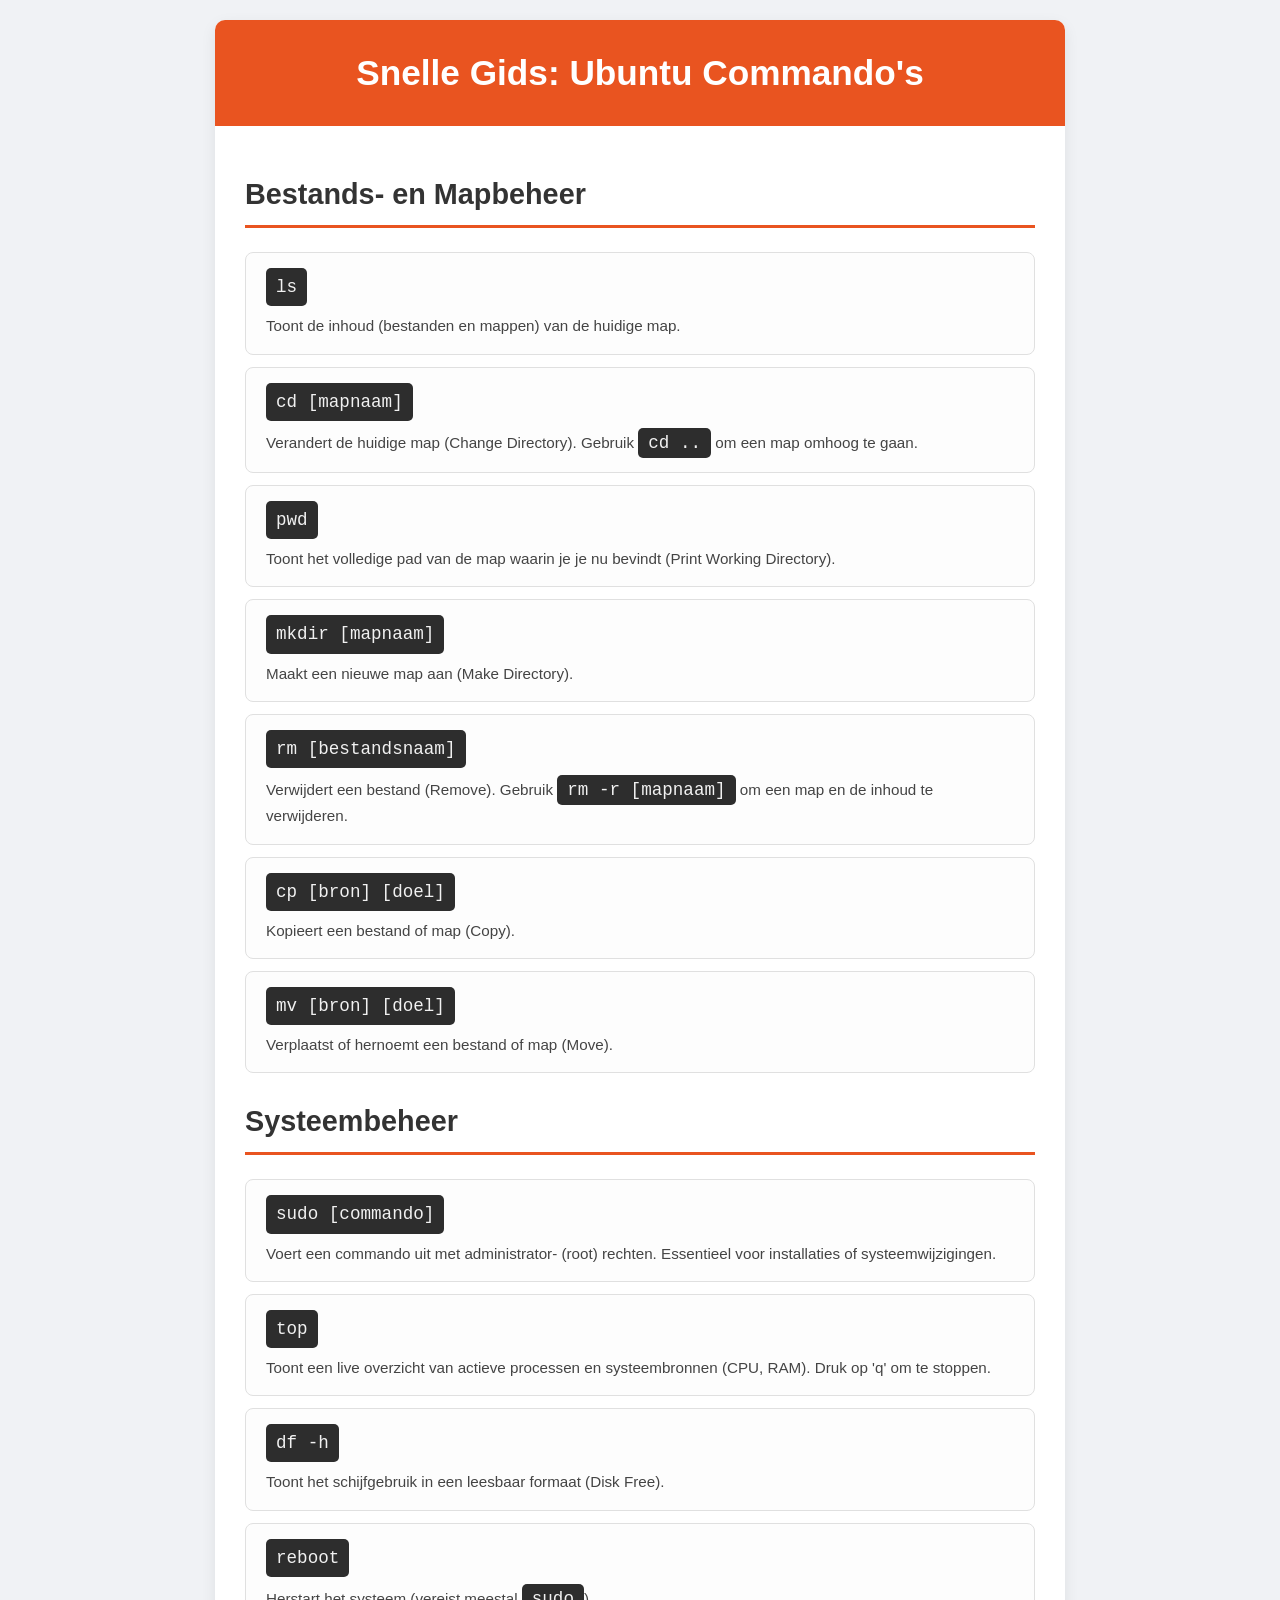
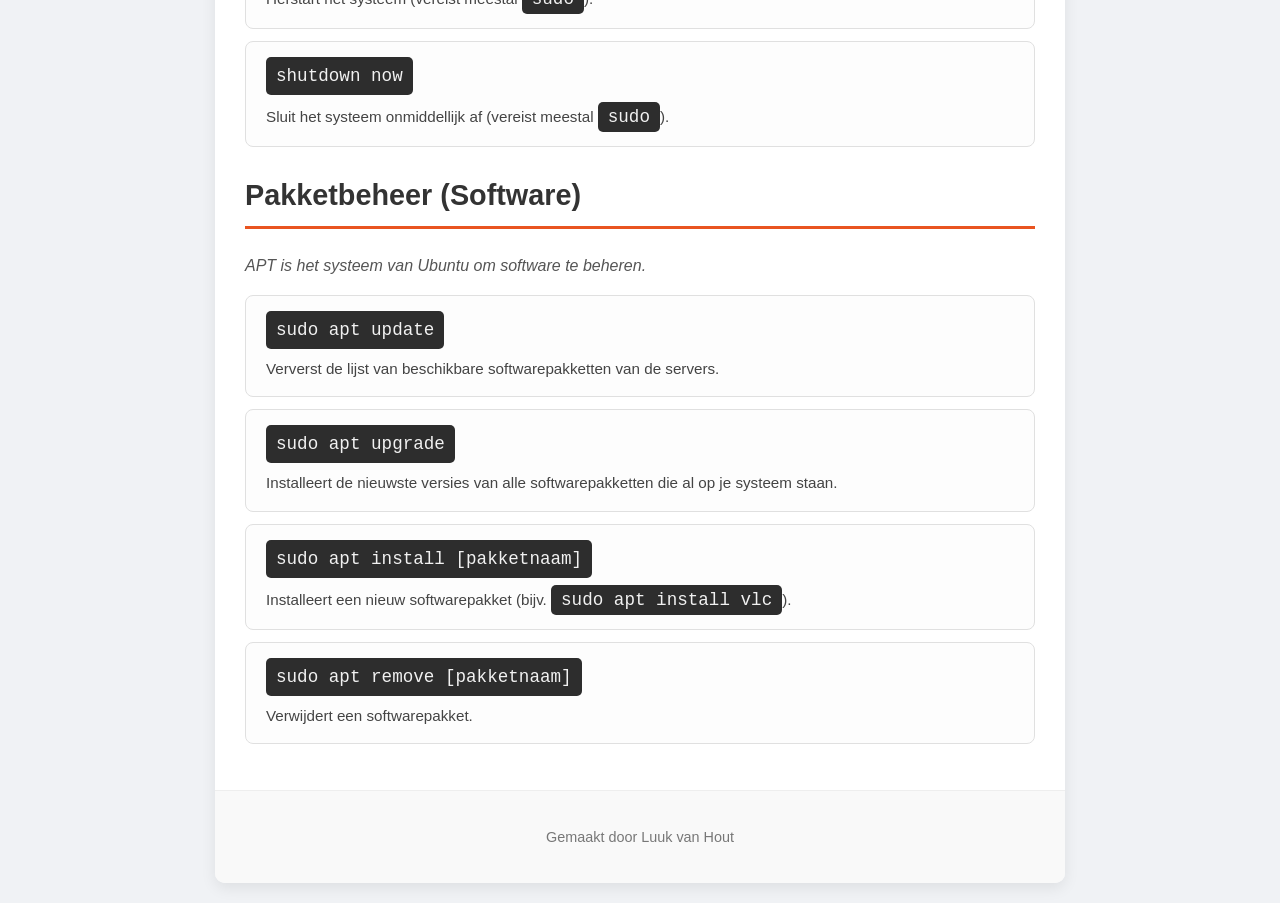
==== Ubuntu.html @ 0b49241e "Ubuntu Commando's" ====
<!DOCTYPE html>
<html lang="nl">

<head>
    <meta charset="UTF-8">
    <meta name="viewport" content="width=device-width, initial-scale=1.0">
    <title>Ubuntu Commando Gids</title>
    <link rel="stylesheet" href="style.css">
</head>

<body>

    <div class="container">
        <header>
            <h1>Snelle Gids: Ubuntu Commando's</h1>
        </header>

        <main>
            <section class="commando-groep">
                <h2>Bestands- en Mapbeheer</h2>
                <ul>
                    <li>
                        <code>ls</code>
                        <span>Toont de inhoud (bestanden en mappen) van de huidige map.</span>
                    </li>
                    <li>
                        <code>cd [mapnaam]</code>
                        <span>Verandert de huidige map (Change Directory). Gebruik <code>cd ..</code> om een map omhoog
                            te gaan.</span>
                    </li>
                    <li>
                        <code>pwd</code>
                        <span>Toont het volledige pad van de map waarin je je nu bevindt (Print Working
                            Directory).</span>
                    </li>
                    <li>
                        <code>mkdir [mapnaam]</code>
                        <span>Maakt een nieuwe map aan (Make Directory).</span>
                    </li>
                    <li>
                        <code>rm [bestandsnaam]</code>
                        <span>Verwijdert een bestand (Remove). Gebruik <code>rm -r [mapnaam]</code> om een map en de
                            inhoud te verwijderen.</span>
                    </li>
                    <li>
                        <code>cp [bron] [doel]</code>
                        <span>Kopieert een bestand of map (Copy).</span>
                    </li>
                    <li>
                        <code>mv [bron] [doel]</code>
                        <span>Verplaatst of hernoemt een bestand of map (Move).</span>
                    </li>
                </ul>
            </section>

            <section class="commando-groep">
                <h2>Systeembeheer</h2>
                <ul>
                    <li>
                        <code>sudo [commando]</code>
                        <span>Voert een commando uit met administrator- (root) rechten. Essentieel voor installaties of
                            systeemwijzigingen.</span>
                    </li>
                    <li>
                        <code>top</code>
                        <span>Toont een live overzicht van actieve processen en systeembronnen (CPU, RAM). Druk op 'q'
                            om te stoppen.</span>
                    </li>
                    <li>
                        <code>df -h</code>
                        <span>Toont het schijfgebruik in een leesbaar formaat (Disk Free).</span>
                    </li>
                    <li>
                        <code>reboot</code>
                        <span>Herstart het systeem (vereist meestal <code>sudo</code>).</span>
                    </li>
                    <li>
                        <code>shutdown now</code>
                        <span>Sluit het systeem onmiddellijk af (vereist meestal <code>sudo</code>).</span>
                    </li>
                </ul>
            </section>

            <section class="commando-groep">
                <h2>Pakketbeheer (Software)</h2>
                <p>APT is het systeem van Ubuntu om software te beheren.</p>
                <ul>
                    <li>
                        <code>sudo apt update</code>
                        <span>Ververst de lijst van beschikbare softwarepakketten van de servers.</span>
                    </li>
                    <li>
                        <code>sudo apt upgrade</code>
                        <span>Installeert de nieuwste versies van alle softwarepakketten die al op je systeem
                            staan.</span>
                    </li>
                    <li>
                        <code>sudo apt install [pakketnaam]</code>
                        <span>Installeert een nieuw softwarepakket (bijv. <code>sudo apt install vlc</code>).</span>
                    </li>
                    <li>
                        <code>sudo apt remove [pakketnaam]</code>
                        <span>Verwijdert een softwarepakket.</span>
                    </li>
                </ul>
            </section>
        </main>

        <footer>
            <p>Gemaakt door Luuk van Hout</p>
        </footer>
    </div>

</body>

</html>
---- style.css ----
/* Algemene stijlen */
body {
    font-family: -apple-system, BlinkMacSystemFont, "Segoe UI", Roboto, Helvetica, Arial, sans-serif;
    background-color: #f0f2f5;
    color: #333;
    line-height: 1.6;
    margin: 0;
    padding: 20px;
}

/* Container voor de inhoud */
.container {
    max-width: 850px;
    margin: 0 auto;
    background-color: #ffffff;
    border-radius: 10px;
    box-shadow: 0 5px 15px rgba(0, 0, 0, 0.08);
    overflow: hidden; 
}

/* Header styling */
header {
    background-color: #E95420; 
    color: white;
    padding: 25px 30px;
    text-align: center;
}

header h1 {
    margin: 0;
    font-size: 2.2rem;
    font-weight: 600;
}

/* Hoofdinhoud */
main {
    padding: 20px 30px 30px 30px;
}

.commando-groep h2 {
    font-family: 'Ubuntu', sans-serif; 
    color: #333;
    border-bottom: 3px solid #E95420; 
    padding-bottom: 8px;
    margin-top: 25px;
    font-size: 1.8rem;
}

.commando-groep p {
    font-style: italic;
    color: #555;
    margin-bottom: 15px;
}

/* Lijst-styling */
ul {
    list-style-type: none;
    padding-left: 0;
}

ul li {
    background-color: #fdfdfd;
    border: 1px solid #e0e0e0;
    padding: 15px 20px;
    margin-bottom: 12px;
    border-radius: 8px;
    
    
    display: flex;
    flex-direction: column; 
    gap: 8px;
}

/* Styling voor het commando zelf */
code {
    font-family: "SFMono-Regular", Consolas, "Liberation Mono", Menlo, Courier, monospace;
    background-color: #2d2d2d; 
    color: #f1f1f1; 
    padding: 5px 10px;
    border-radius: 5px;
    font-size: 1.1rem;
    white-space: nowrap; 
    align-self: flex-start; 
}

ul li span {
    color: #444;
    font-size: 0.95rem;
}

/* Footer */
footer {
    text-align: center;
    padding: 20px;
    background-color: #f9f9f9;
    border-top: 1px solid #eee;
    color: #777;
    font-size: 0.9rem;
}
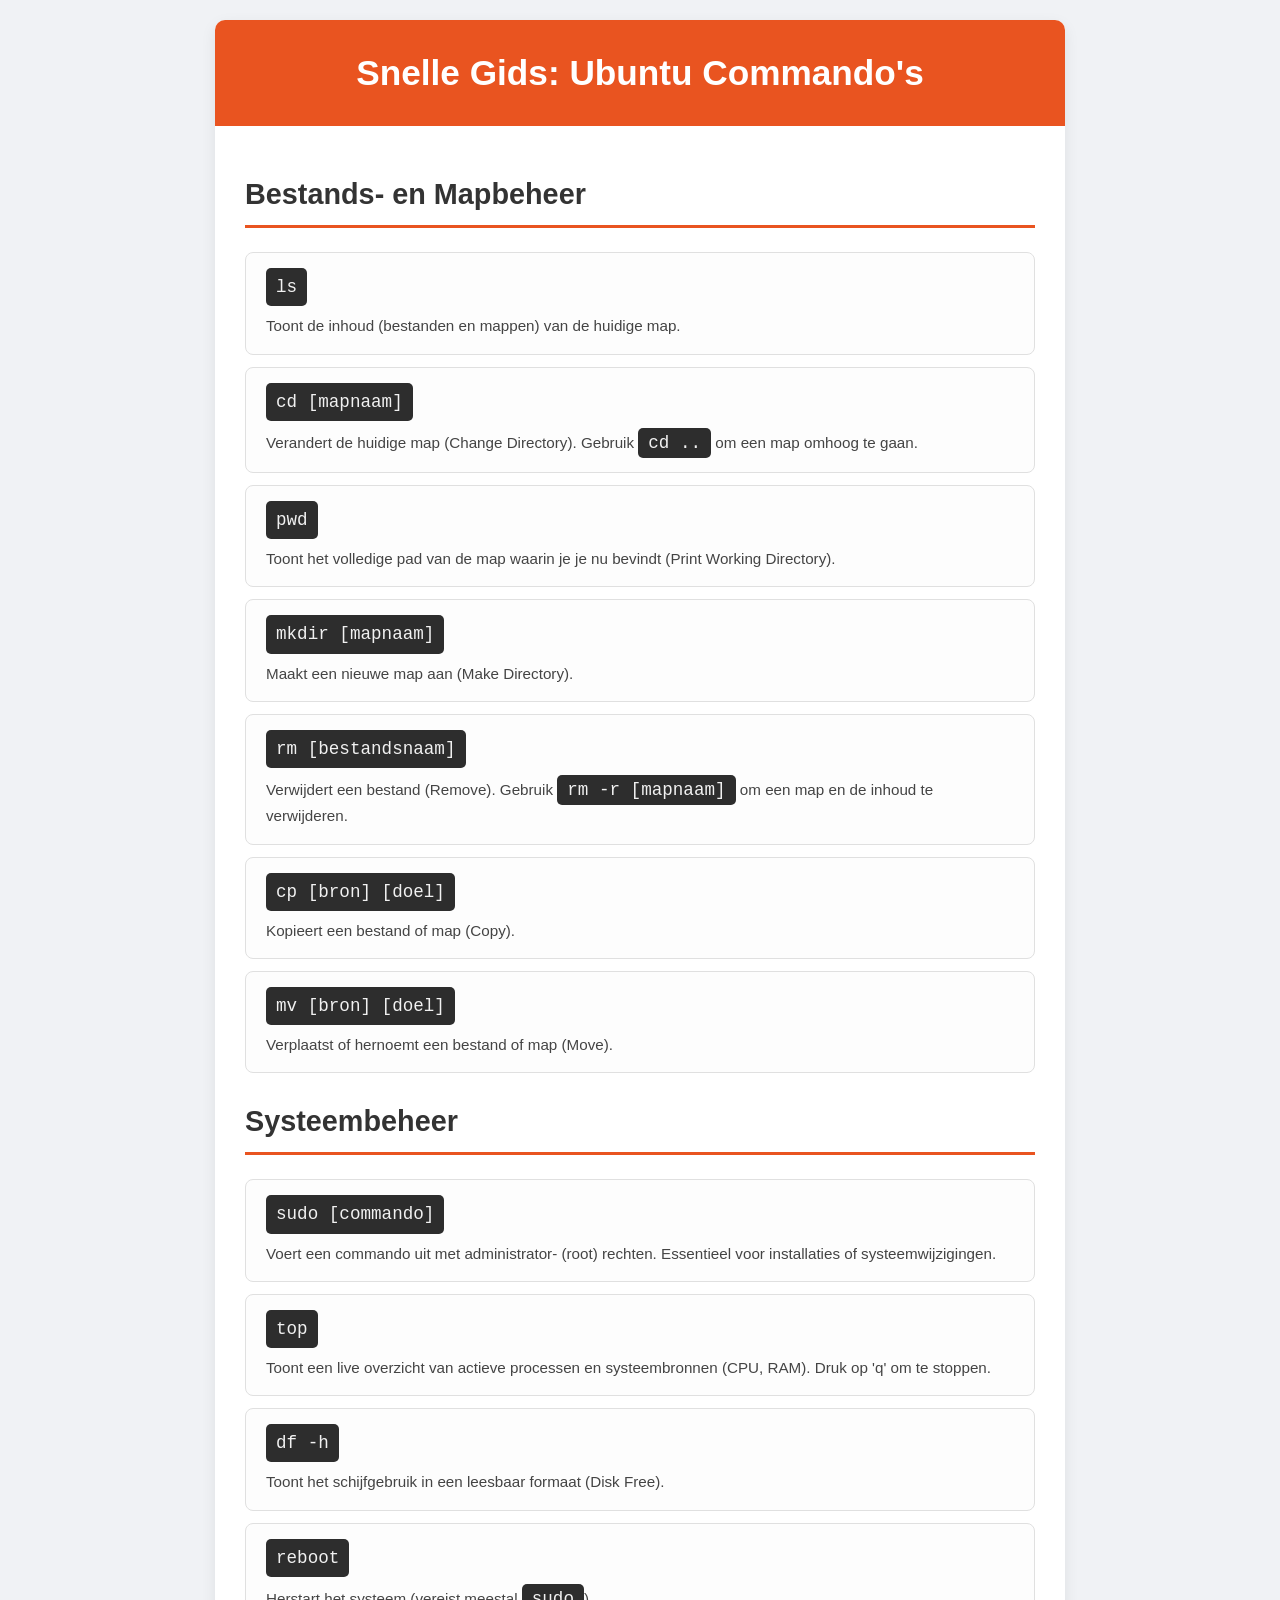
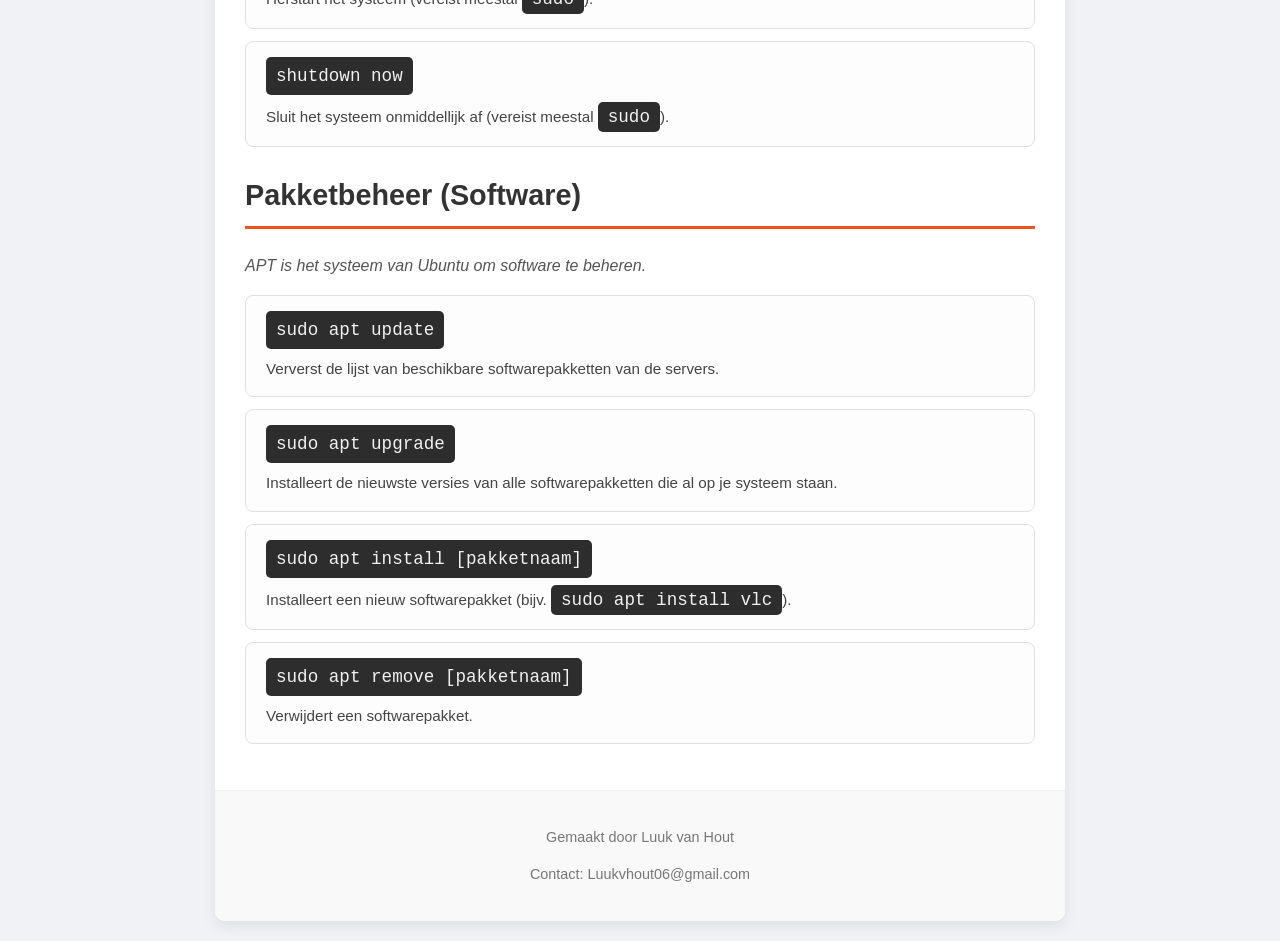
==== commit 727eb3cf: "Update" ====
--- a/Ubuntu.html
+++ b/Ubuntu.html
@@ -108,6 +108,7 @@
 
         <footer>
             <p>Gemaakt door Luuk van Hout</p>
+            <p>Contact: Luukvhout06@gmail.com</p>
         </footer>
     </div>
 
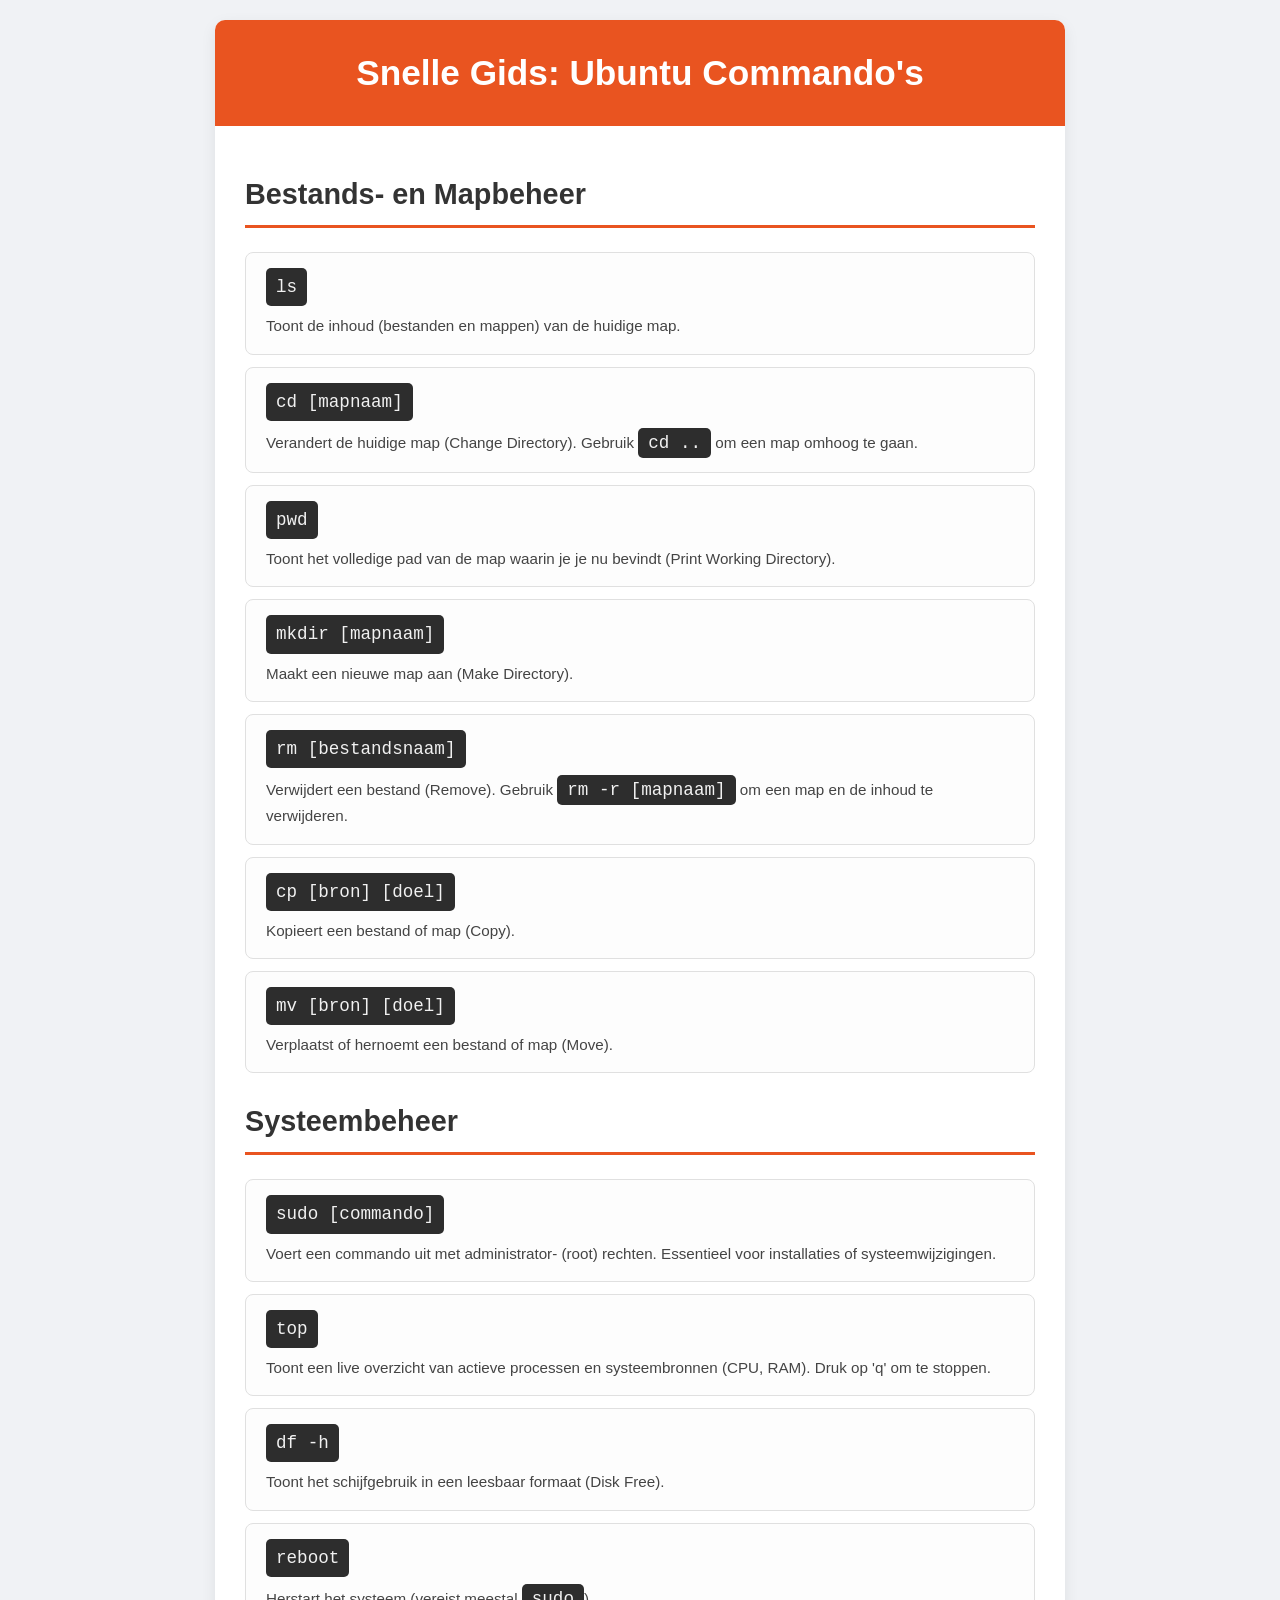
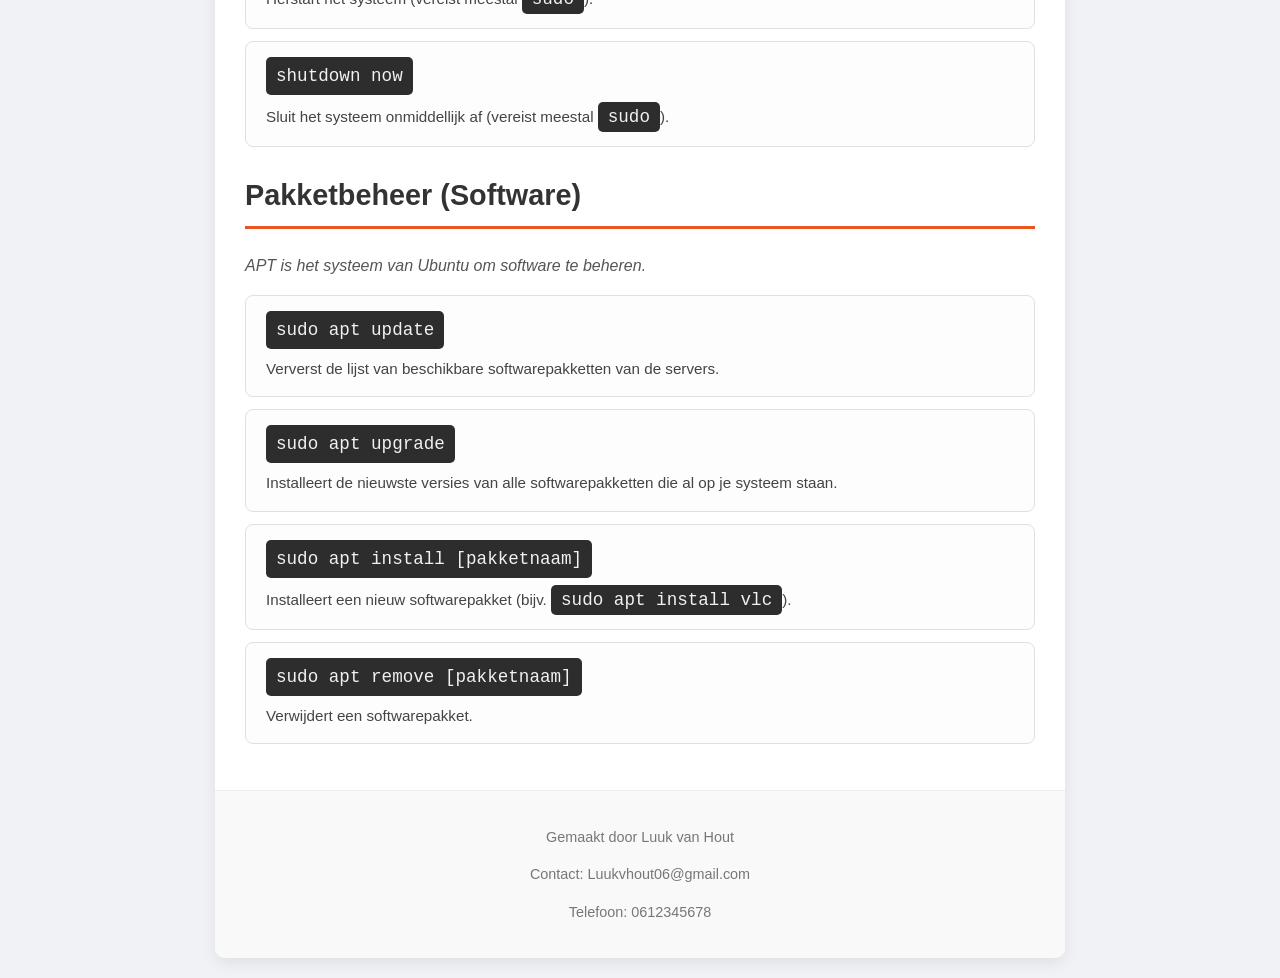
==== commit 055d10c2: "Ubuntu 1.2" ====
--- a/Ubuntu.html
+++ b/Ubuntu.html
@@ -109,6 +109,7 @@
         <footer>
             <p>Gemaakt door Luuk van Hout</p>
             <p>Contact: Luukvhout06@gmail.com</p>
+            <p>Telefoon: 0612345678</p>
         </footer>
     </div>
 
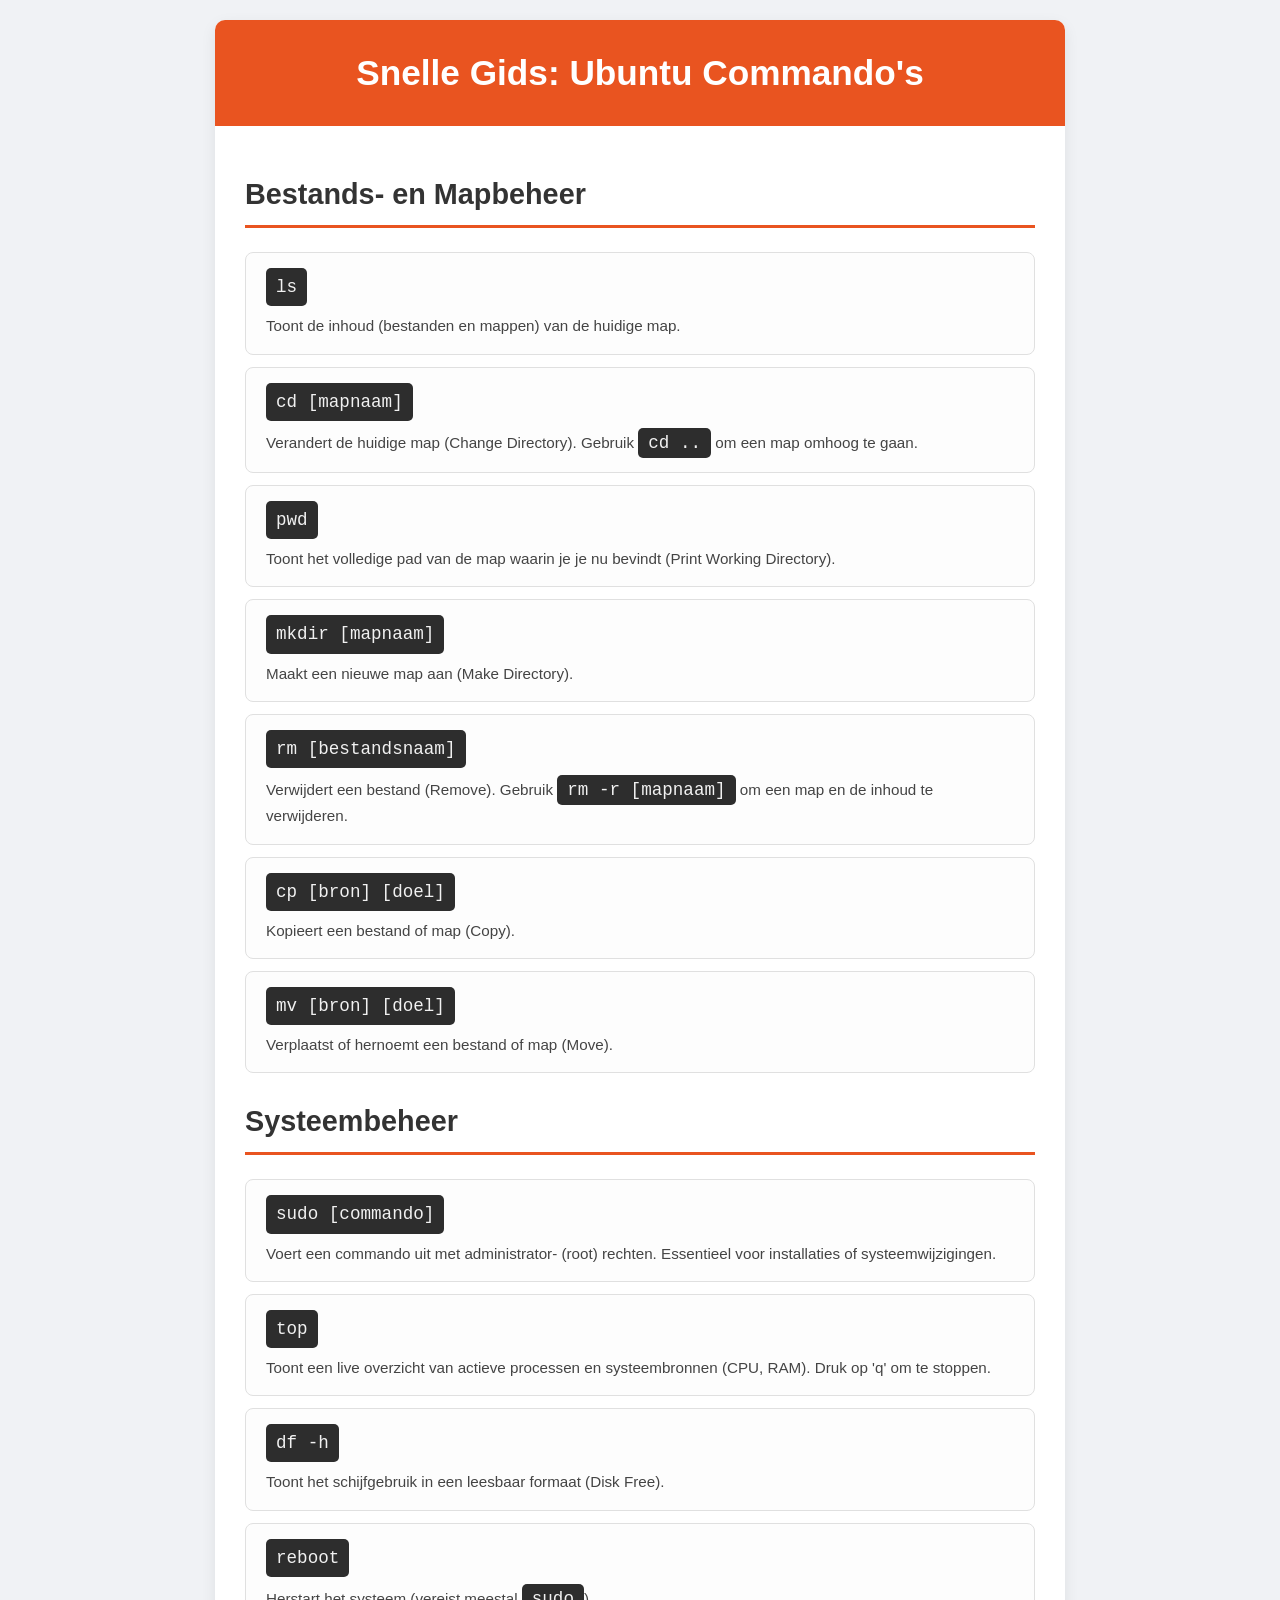
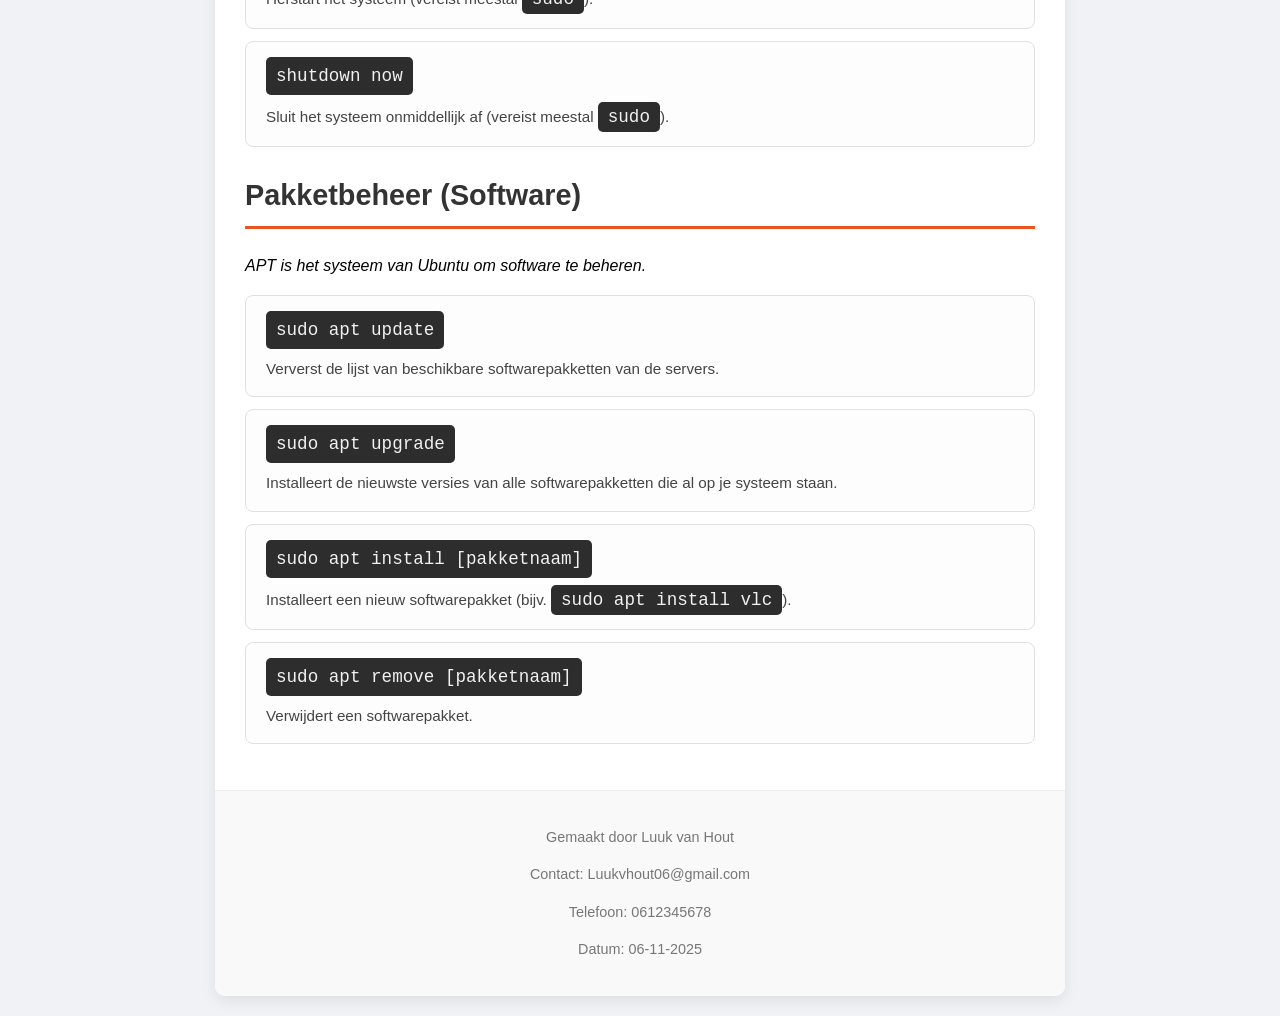
==== commit 59998cd7: "Ubuntu 1.7" ====
--- a/Ubuntu.html
+++ b/Ubuntu.html
@@ -110,6 +110,7 @@
             <p>Gemaakt door Luuk van Hout</p>
             <p>Contact: Luukvhout06@gmail.com</p>
             <p>Telefoon: 0612345678</p>
+            <p>Datum: 06-11-2025</p>
         </footer>
     </div>
 
--- a/style.css
+++ b/style.css
@@ -21,7 +21,7 @@
 /* Header styling */
 header {
     background-color: #E95420; 
-    color: white;
+    color: rgb(255, 255, 255);
     padding: 25px 30px;
     text-align: center;
 }
@@ -48,7 +48,7 @@
 
 .commando-groep p {
     font-style: italic;
-    color: #555;
+    color: #000000;
     margin-bottom: 15px;
 }
 
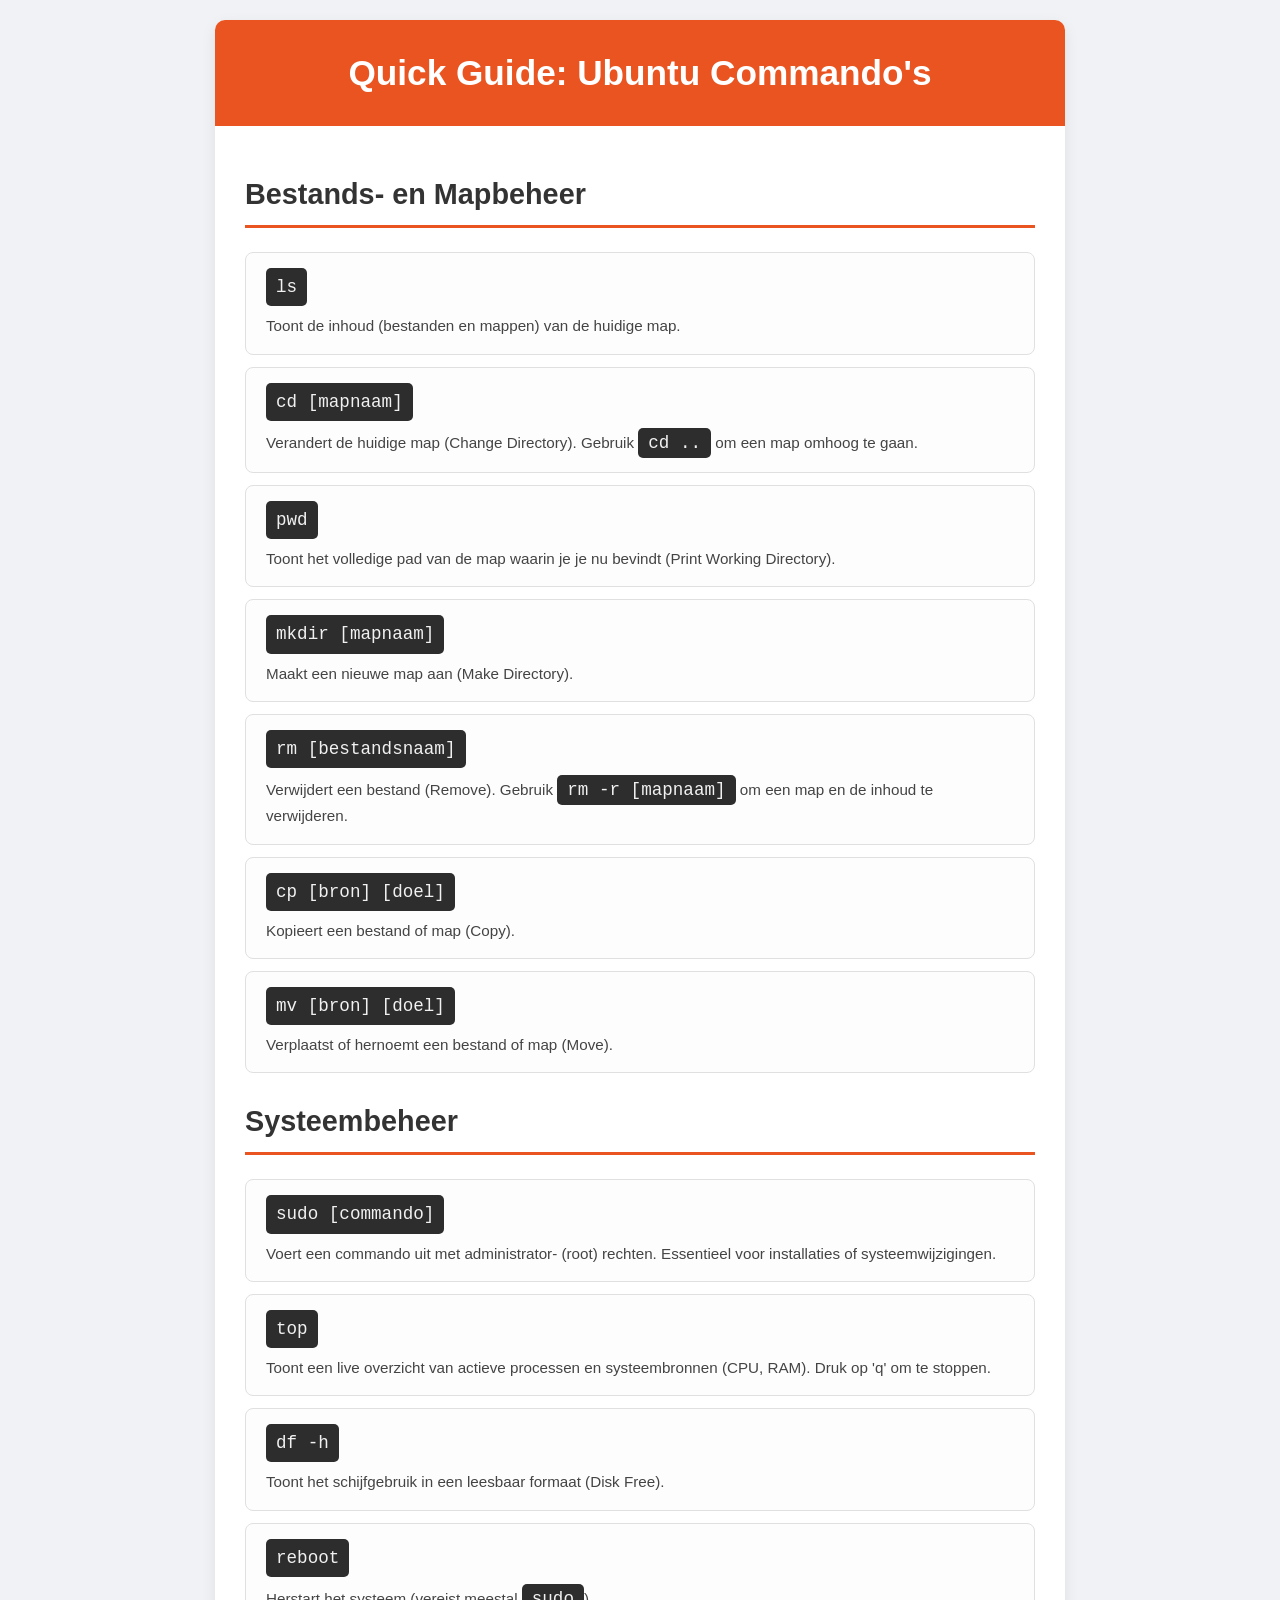
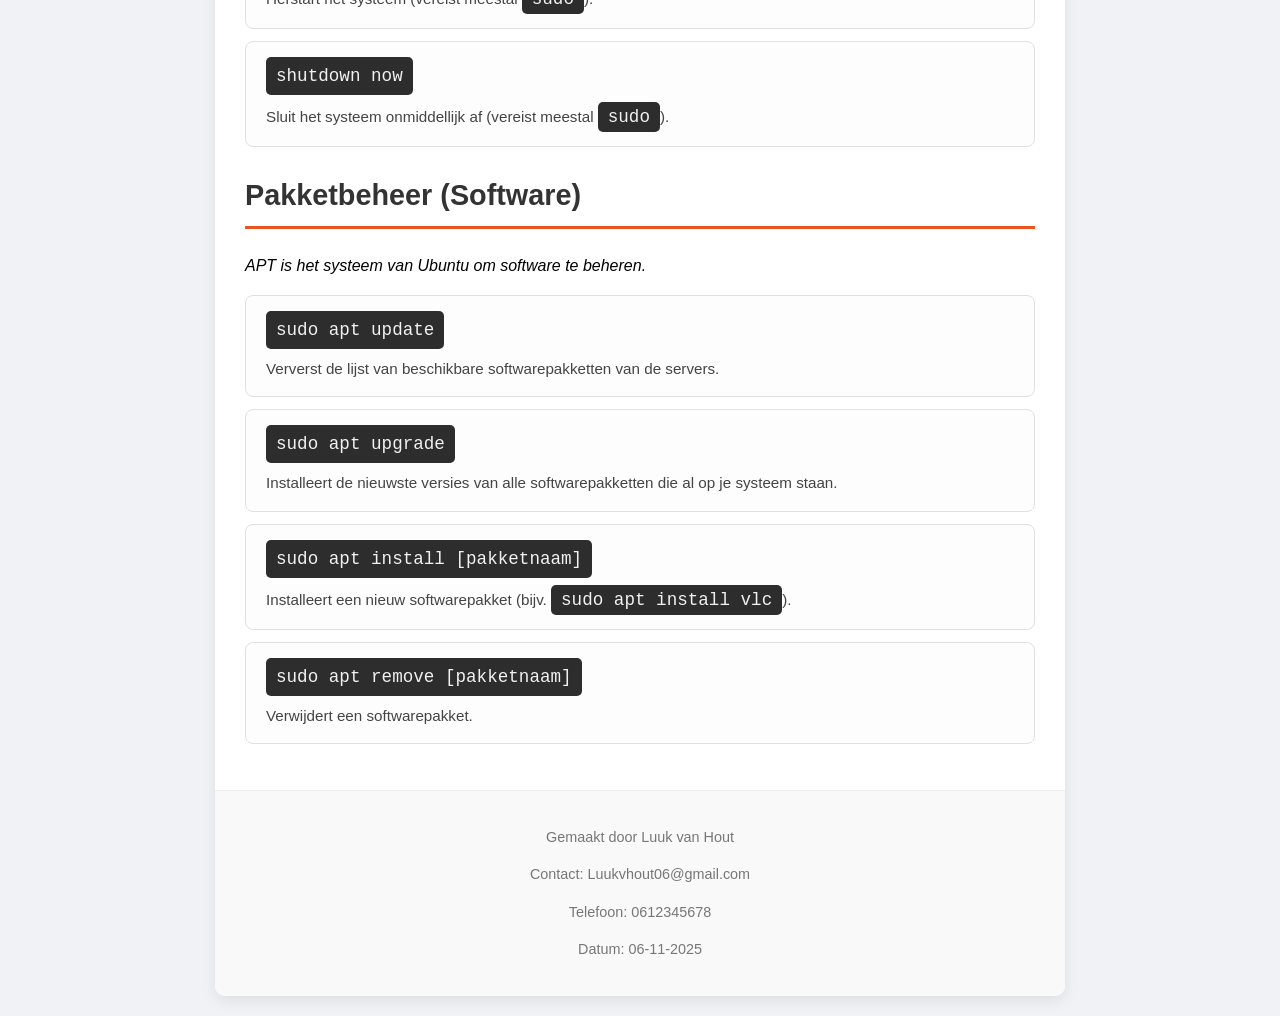
==== commit a1f85f75: "Ubuntu 1.8" ====
--- a/Ubuntu.html
+++ b/Ubuntu.html
@@ -12,7 +12,7 @@
 
     <div class="container">
         <header>
-            <h1>Snelle Gids: Ubuntu Commando's</h1>
+            <h1>Quick Guide: Ubuntu Commando's</h1>
         </header>
 
         <main>
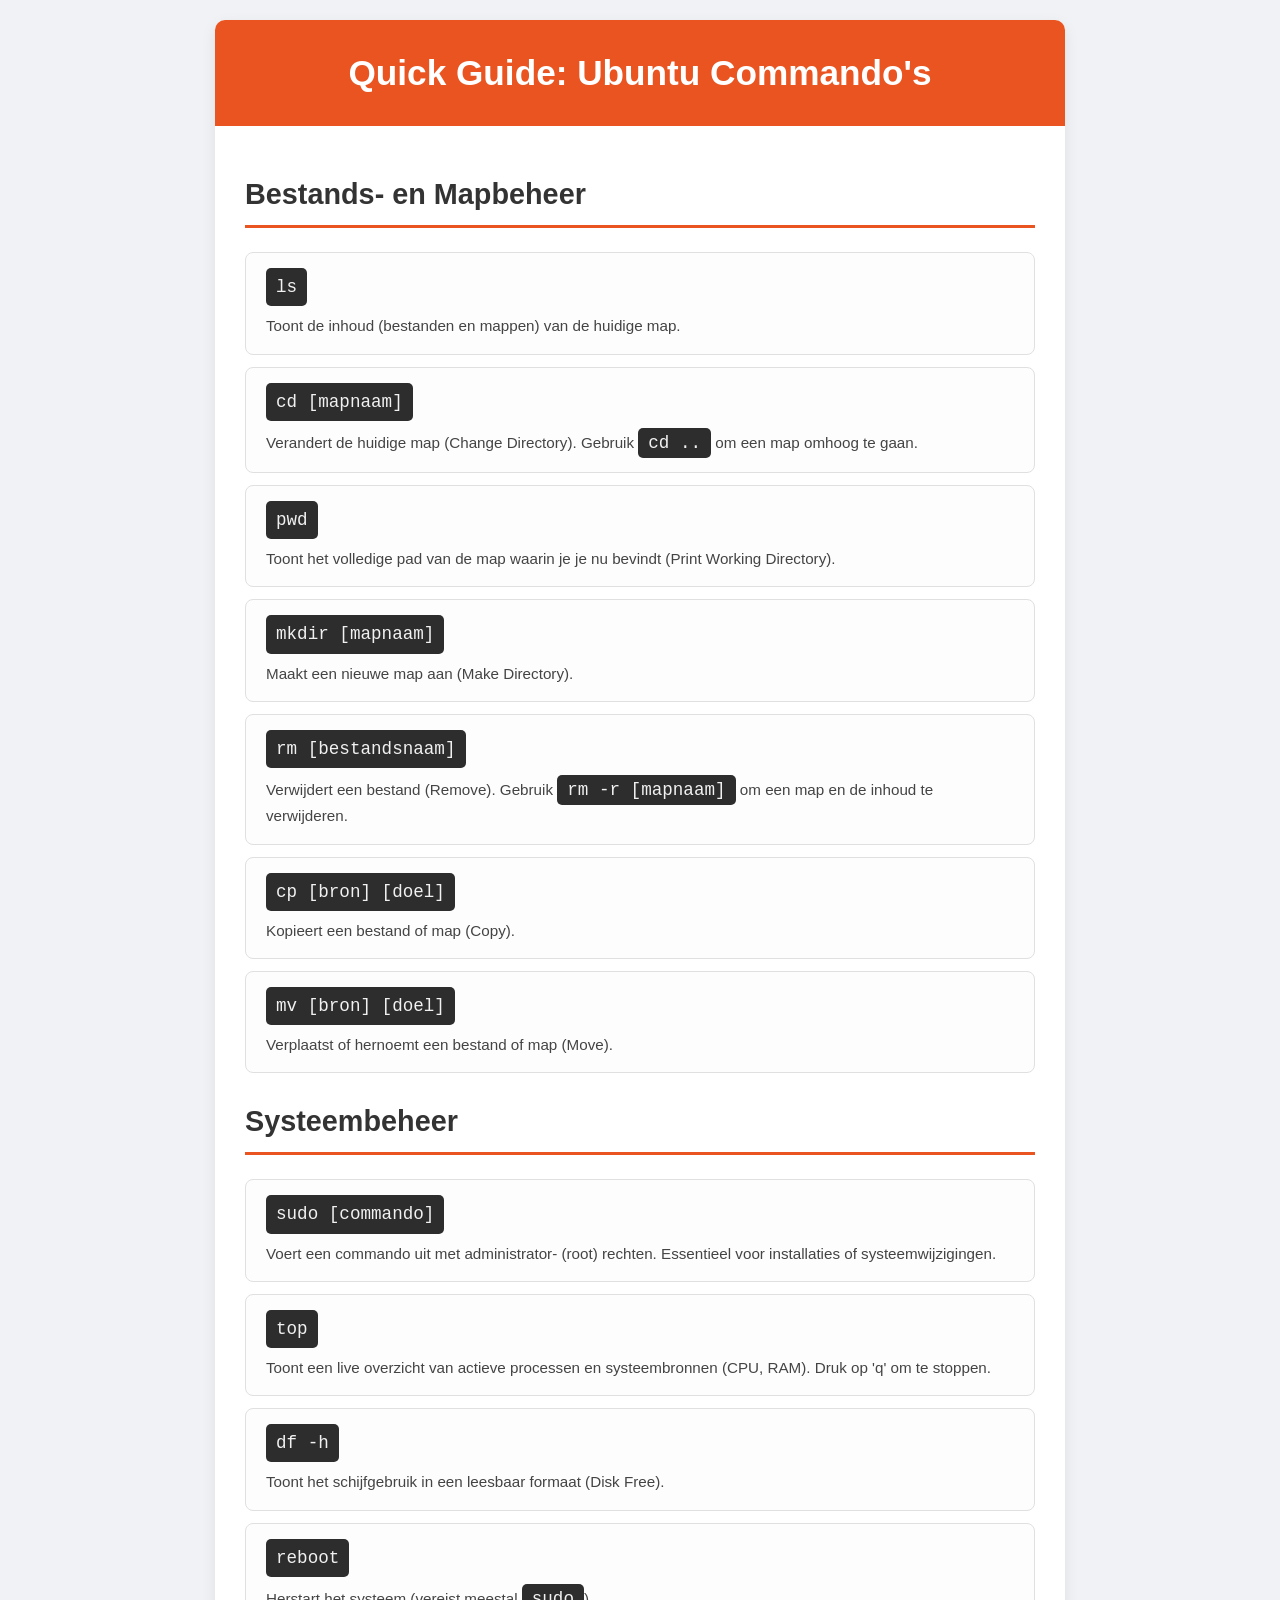
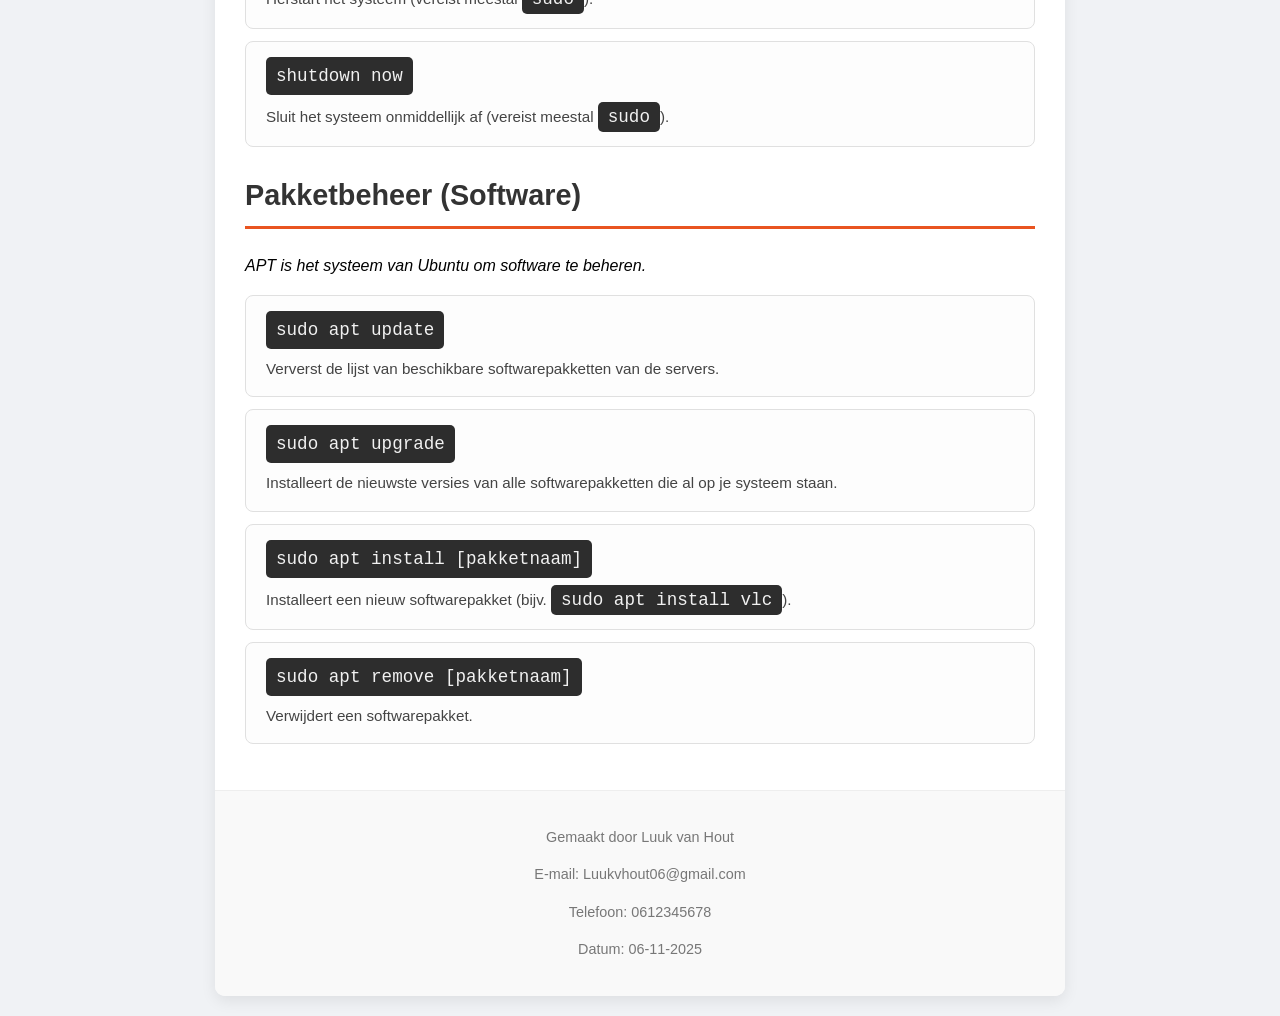
==== commit 9f3d1720: "Ubuntu 1.9" ====
--- a/Ubuntu.html
+++ b/Ubuntu.html
@@ -108,7 +108,7 @@
 
         <footer>
             <p>Gemaakt door Luuk van Hout</p>
-            <p>Contact: Luukvhout06@gmail.com</p>
+            <p>E-mail: Luukvhout06@gmail.com</p>
             <p>Telefoon: 0612345678</p>
             <p>Datum: 06-11-2025</p>
         </footer>
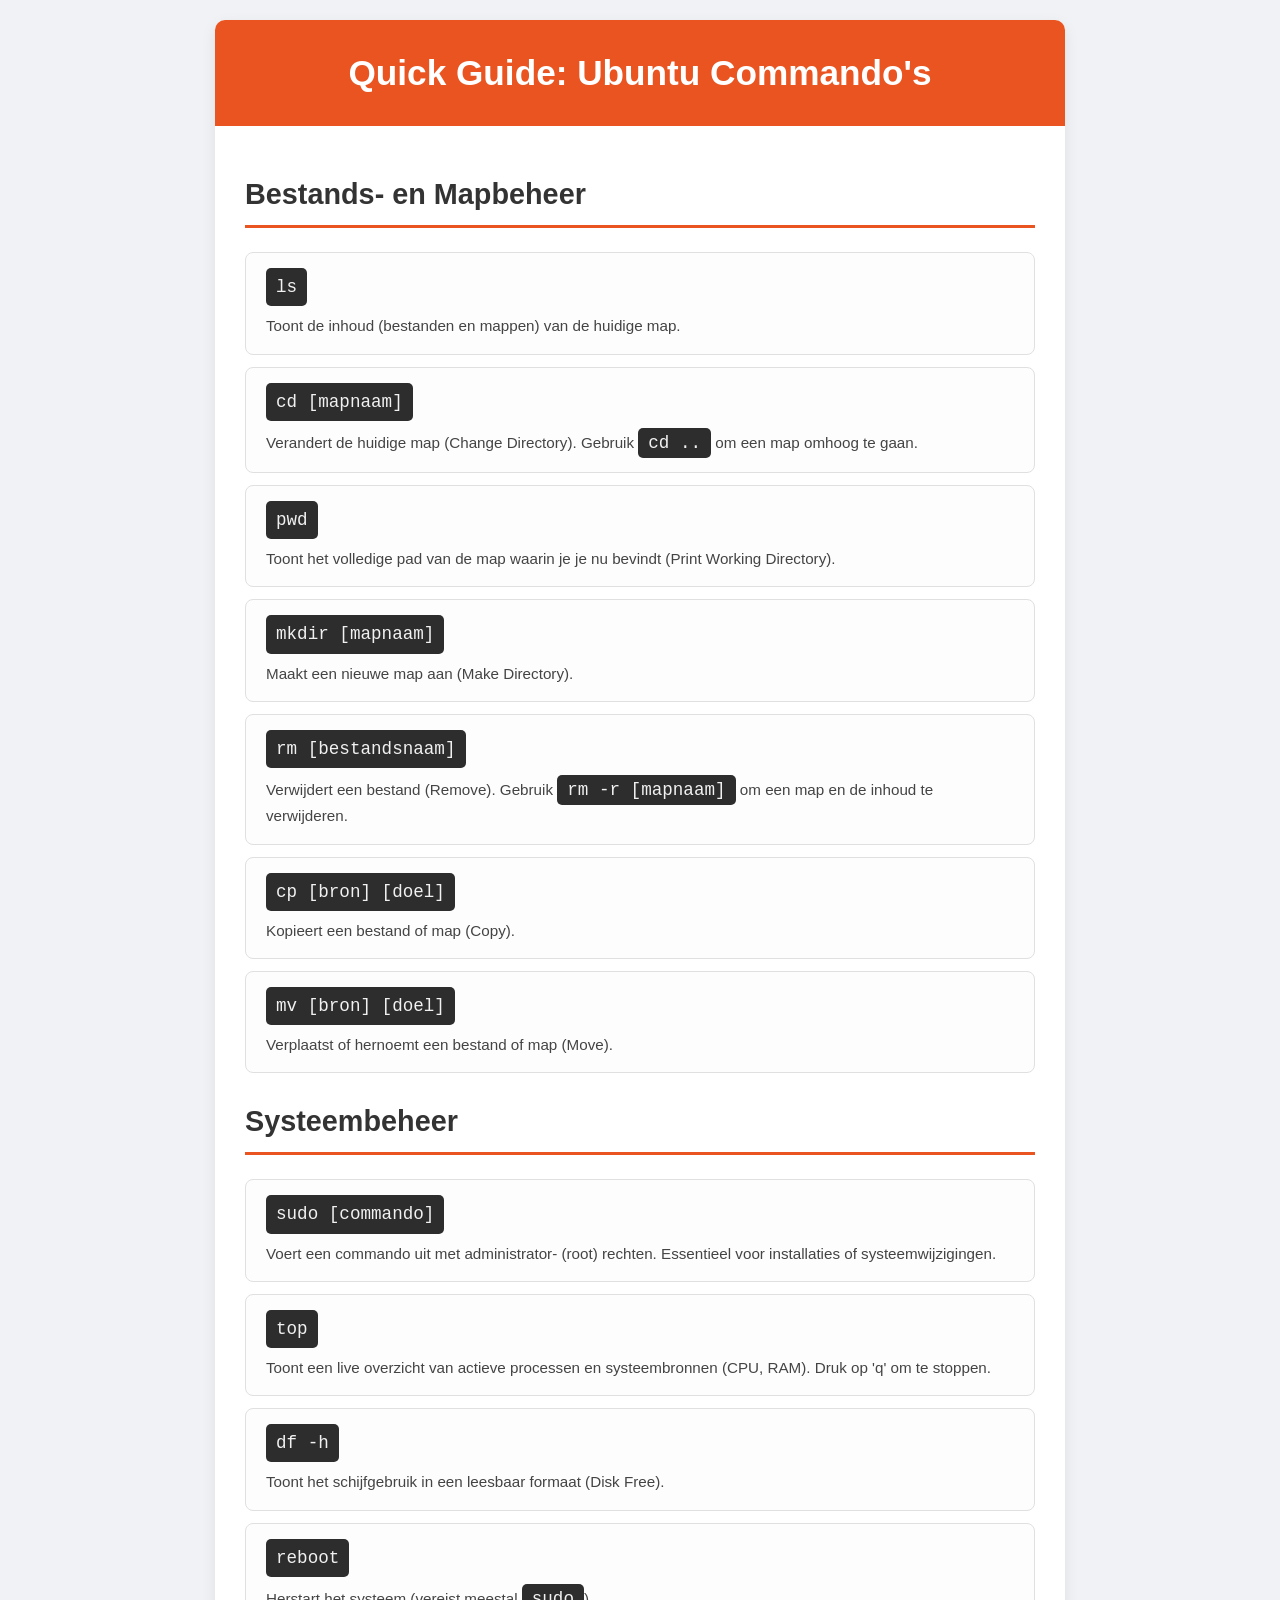
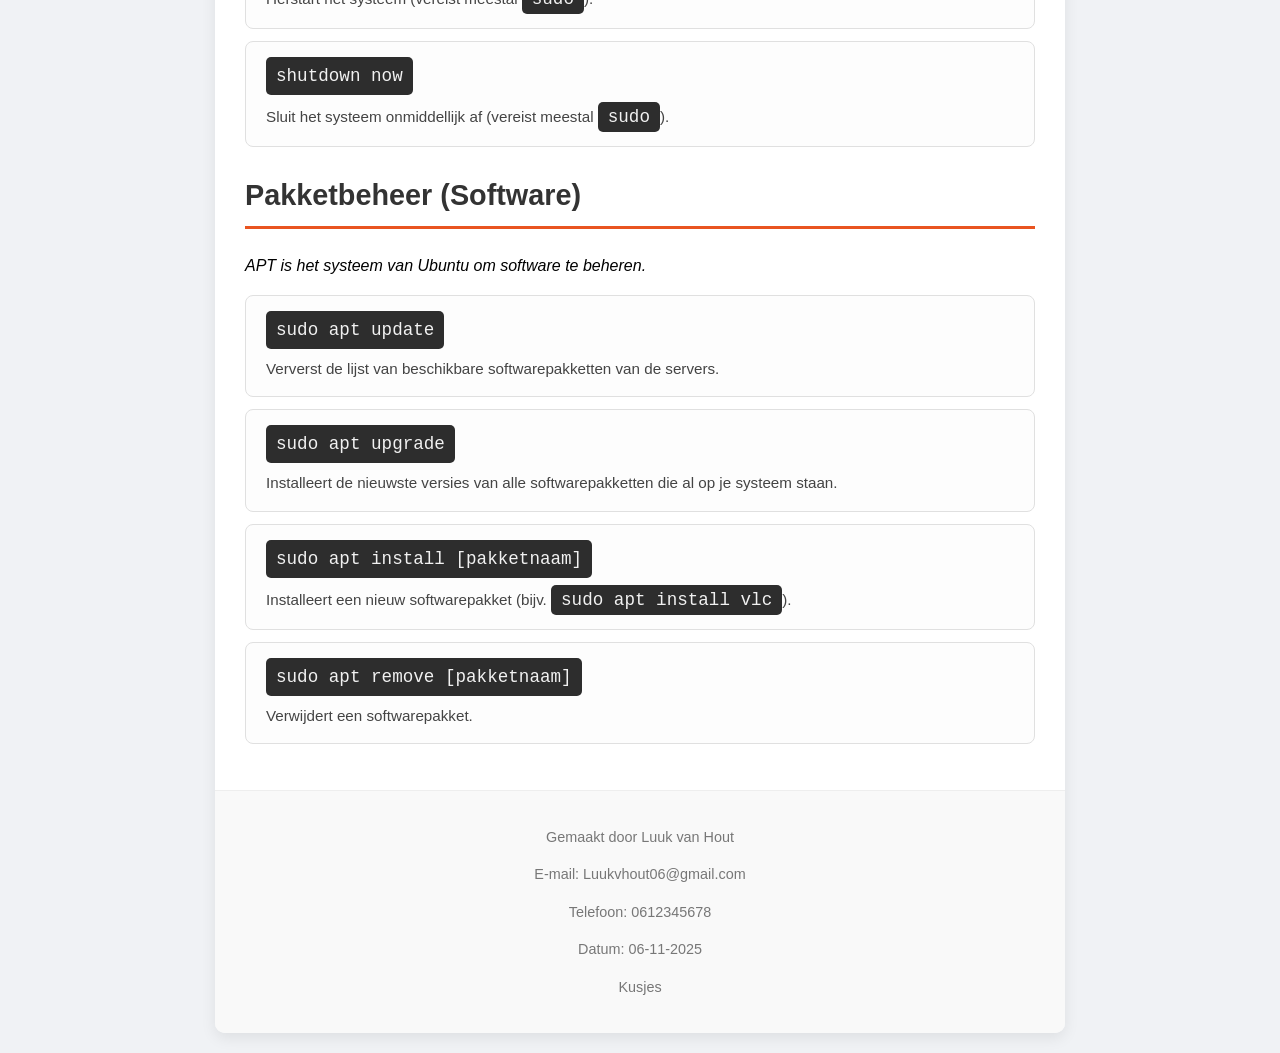
==== commit 2980892c: "Ubuntu 1.10" ====
--- a/Ubuntu.html
+++ b/Ubuntu.html
@@ -111,6 +111,7 @@
             <p>E-mail: Luukvhout06@gmail.com</p>
             <p>Telefoon: 0612345678</p>
             <p>Datum: 06-11-2025</p>
+            <p>Kusjes</p>
         </footer>
     </div>
 
